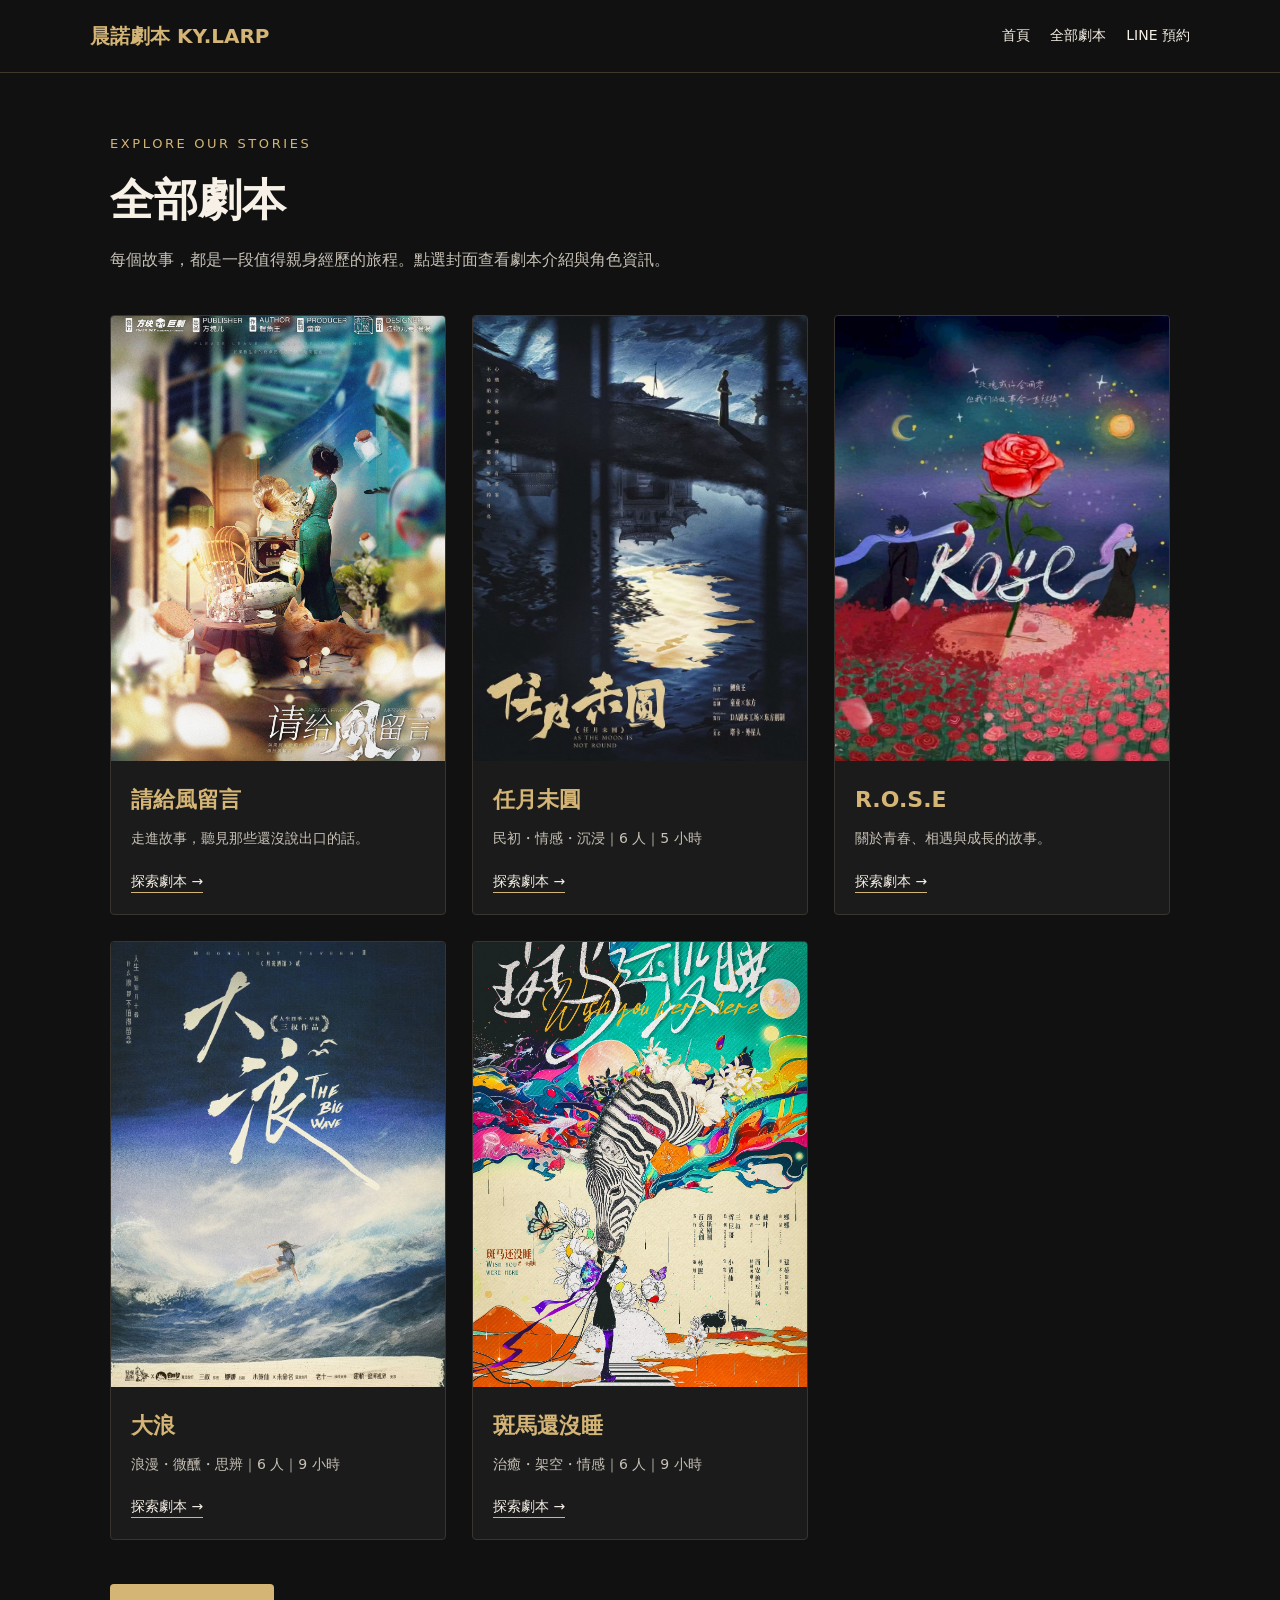
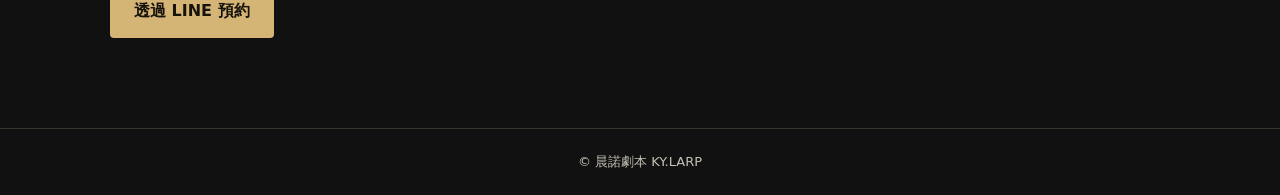
==== all-stories.html @ 7ca91c99 "Add files via upload" ====
<!doctype html>
<html lang="zh-Hant">
<head>
<meta charset="utf-8">
<meta name="viewport" content="width=device-width,initial-scale=1">
<meta name="description" content="晨諾劇本 KY.LARP 全部劇本一覽">
<title>全部劇本｜晨諾劇本 KY.LARP</title>
<style>
:root{--gold:#d4b576;--bg:#111;--panel:#1b1b1b;--muted:#c7c1b6}*{box-sizing:border-box}body{margin:0;background:var(--bg);color:#f6f0e6;font-family:system-ui,'Noto Sans TC',sans-serif;line-height:1.7}a{color:inherit;text-decoration:none}header{border-bottom:1px solid #40382a;padding:19px max(20px,calc((100vw - 1100px)/2));display:flex;align-items:center;justify-content:space-between;gap:16px;flex-wrap:wrap}header strong{color:var(--gold);font-size:20px}nav{display:flex;gap:20px;font-size:14px}nav a:hover,.card:hover h2{color:var(--gold)}main{max-width:1100px;margin:auto;padding:60px 20px 90px}.eyebrow{color:var(--gold);font-size:13px;letter-spacing:.2em}h1{font-size:clamp(30px,5vw,44px);margin:8px 0}p.lead{color:var(--muted);margin:0 0 42px}.grid{display:grid;grid-template-columns:repeat(3,minmax(0,1fr));gap:26px}.card{display:block;background:var(--panel);border:1px solid #39342d;border-radius:4px;overflow:hidden;transition:transform .2s,border-color .2s}.card:hover{transform:translateY(-4px);border-color:var(--gold)}.card img{width:100%;aspect-ratio:3/4;object-fit:cover;display:block;background:#282828}.content{padding:20px}.content h2{font-size:22px;color:var(--gold);margin:0 0 8px}.content p{color:var(--muted);font-size:14px;margin:0 0 16px}.more{font-size:14px;border-bottom:1px solid var(--gold);padding-bottom:3px}.book{display:inline-block;margin-top:44px;background:var(--gold);color:#17120b;font-weight:700;padding:13px 24px;border-radius:4px}footer{text-align:center;border-top:1px solid #39342d;padding:22px;color:var(--muted);font-size:13px}@media(max-width:800px){.grid{grid-template-columns:repeat(2,minmax(0,1fr))}}@media(max-width:540px){.grid{grid-template-columns:1fr}main{padding-top:38px}}
</style>
</head>
<body>
<header><strong>晨諾劇本 KY.LARP</strong><nav><a href="index.html">首頁</a><a href="all-stories.html" aria-current="page">全部劇本</a><a href="https://lin.ee/7139H4P" target="_blank" rel="noopener noreferrer">LINE 預約</a></nav></header>
<main><div class="eyebrow">EXPLORE OUR STORIES</div><h1>全部劇本</h1><p class="lead">每個故事，都是一段值得親身經歷的旅程。點選封面查看劇本介紹與角色資訊。</p>
<section class="grid" aria-label="劇本列表">
<a class="card" href="stories/wind.html"><img src="assets/wind.jpg" alt="請給風留言劇本封面" loading="lazy"><div class="content"><h2>請給風留言</h2><p>走進故事，聽見那些還沒說出口的話。</p><span class="more">探索劇本 →</span></div></a>
<a class="card" href="stories/moon.html"><img src="assets/moon.jpg" alt="任月未圓劇本封面" loading="lazy"><div class="content"><h2>任月未圓</h2><p>民初・情感・沉浸｜6 人｜5 小時</p><span class="more">探索劇本 →</span></div></a>
<a class="card" href="stories/rose.html"><img src="assets/rose.jpg" alt="R.O.S.E 劇本封面" loading="lazy"><div class="content"><h2>R.O.S.E</h2><p>關於青春、相遇與成長的故事。</p><span class="more">探索劇本 →</span></div></a>
<a class="card" href="stories/wave.html"><img src="assets/wave.jpg" alt="大浪劇本封面" loading="lazy"><div class="content"><h2>大浪</h2><p>浪漫・微醺・思辨｜6 人｜9 小時</p><span class="more">探索劇本 →</span></div></a>
<a class="card" href="stories/zebra.html"><img src="assets/zebra.jpg" alt="斑馬還沒睡劇本封面" loading="lazy"><div class="content"><h2>斑馬還沒睡</h2><p>治癒・架空・情感｜6 人｜9 小時</p><span class="more">探索劇本 →</span></div></a>
</section><a class="book" href="https://lin.ee/7139H4P" target="_blank" rel="noopener noreferrer">透過 LINE 預約</a></main>
<footer>© 晨諾劇本 KY.LARP</footer>
</body></html>
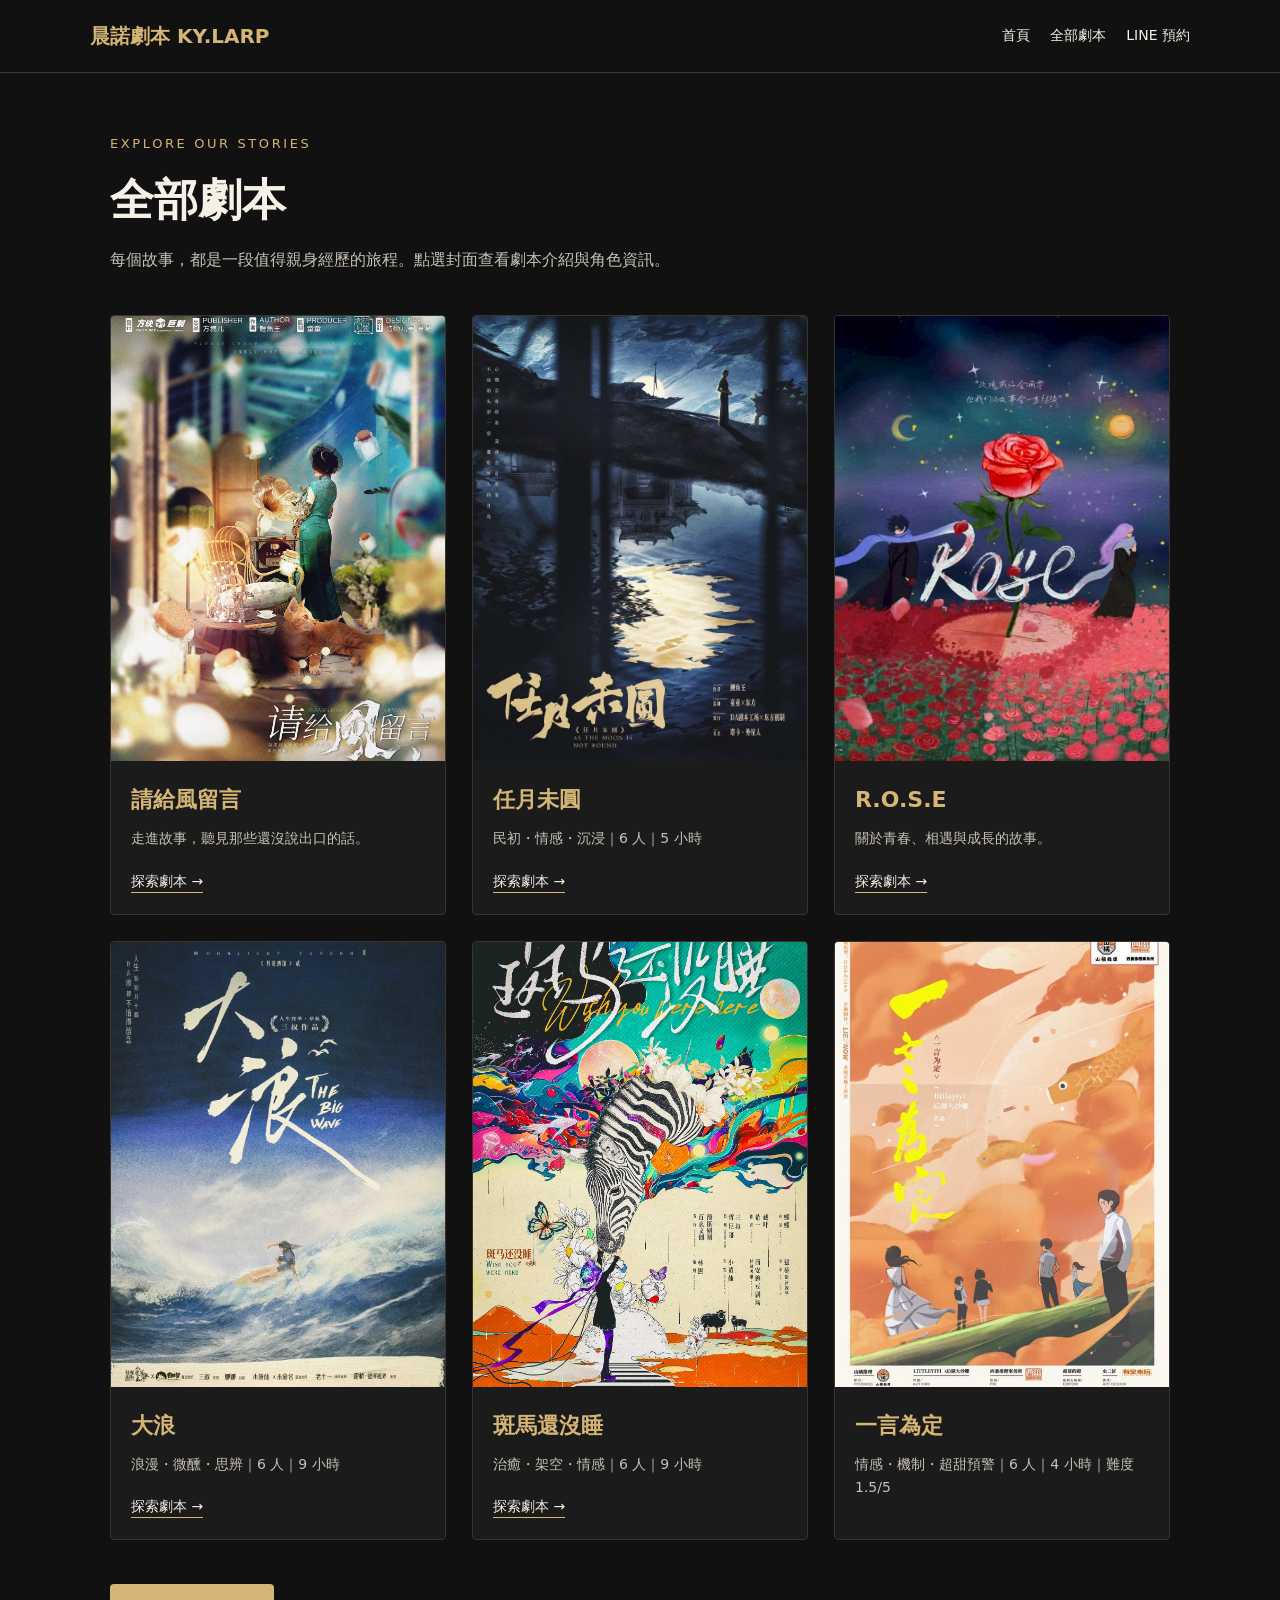
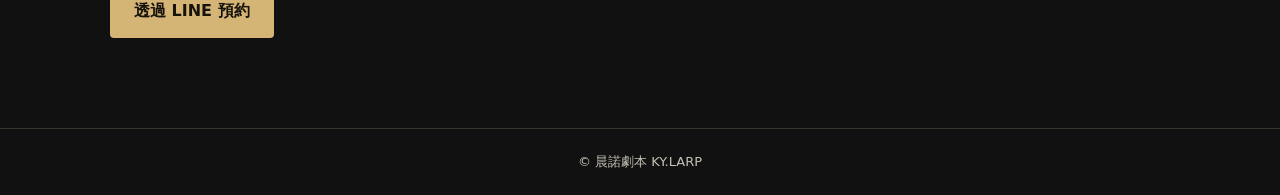
==== commit 53270cba: "Update all-stories.html" ====
--- a/all-stories.html
+++ b/all-stories.html
@@ -18,6 +18,7 @@
 <a class="card" href="stories/rose.html"><img src="assets/rose.jpg" alt="R.O.S.E 劇本封面" loading="lazy"><div class="content"><h2>R.O.S.E</h2><p>關於青春、相遇與成長的故事。</p><span class="more">探索劇本 →</span></div></a>
 <a class="card" href="stories/wave.html"><img src="assets/wave.jpg" alt="大浪劇本封面" loading="lazy"><div class="content"><h2>大浪</h2><p>浪漫・微醺・思辨｜6 人｜9 小時</p><span class="more">探索劇本 →</span></div></a>
 <a class="card" href="stories/zebra.html"><img src="assets/zebra.jpg" alt="斑馬還沒睡劇本封面" loading="lazy"><div class="content"><h2>斑馬還沒睡</h2><p>治癒・架空・情感｜6 人｜9 小時</p><span class="more">探索劇本 →</span></div></a>
+<a class="card" href="stories/promise.html"><img src="assets/promise.jpg" alt="一言為定劇本封面" loading="lazy"><div class="content"><h2>一言為定</h2><p>情感・機制・超甜預警｜6 人｜4 小時｜難度 1.5/5</p></div></a>
 </section><a class="book" href="https://lin.ee/7139H4P" target="_blank" rel="noopener noreferrer">透過 LINE 預約</a></main>
 <footer>© 晨諾劇本 KY.LARP</footer>
 </body></html>
